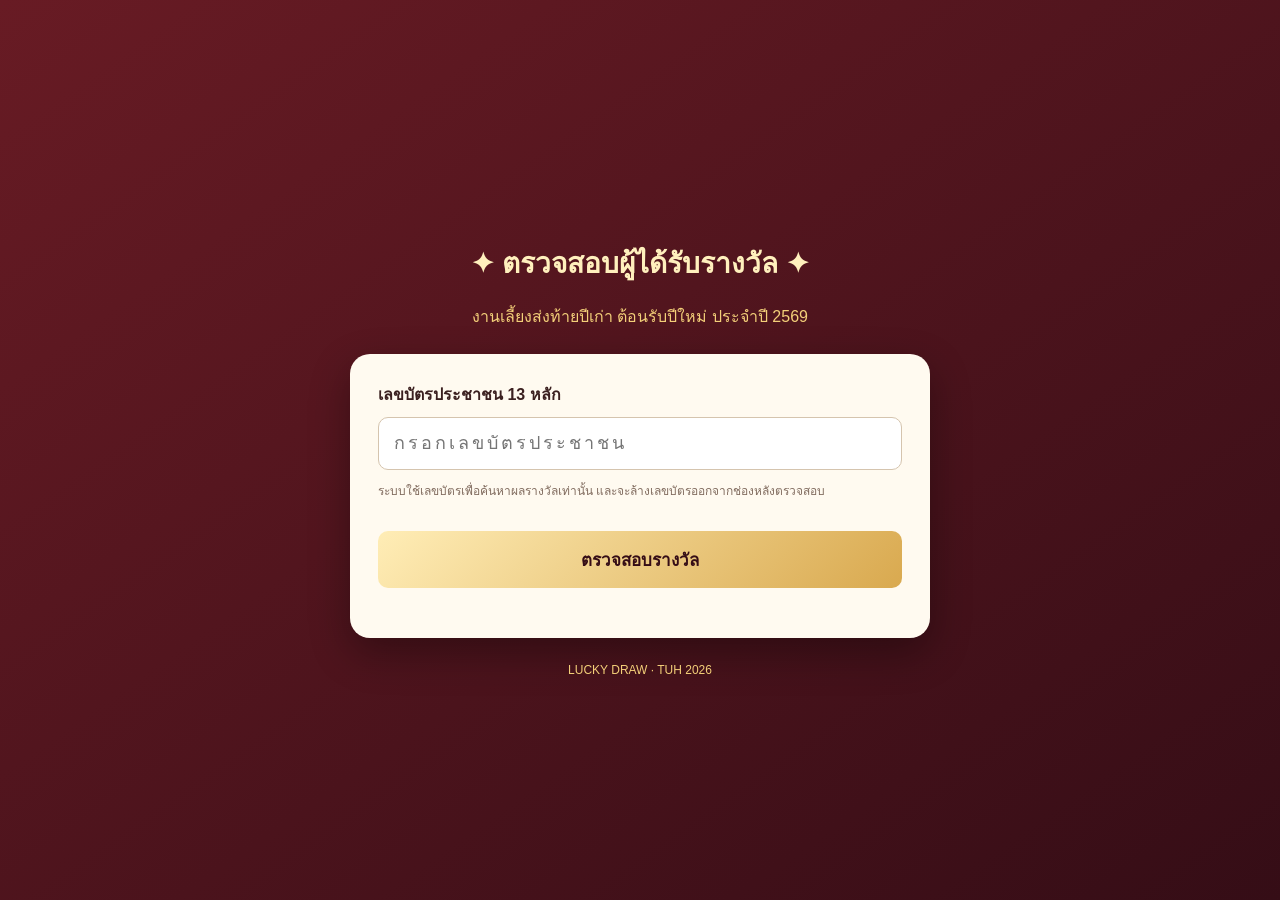
==== check.html @ 94aea6ee "Add files via upload" ====
<!DOCTYPE html>
<html lang="th">

<head>
    <meta charset="UTF-8">
    <meta name="viewport" content="width=device-width, initial-scale=1">
    <title>ตรวจสอบรางวัล TUH 2026</title>

    <style>
        * {
            box-sizing: border-box;
        }

        body {
            margin: 0;
            min-height: 100vh;
            padding: 25px 15px;
            display: grid;
            place-items: center;
            font-family: Tahoma, sans-serif;
            background: linear-gradient(145deg, #681b24, #350d16);
            color: #fffaf0;
        }

        .container {
            width: 100%;
            max-width: 580px;
        }

        header {
            text-align: center;
            margin-bottom: 25px;
        }

        header h1 {
            color: #fff0bd;
            font-size: 28px;
        }

        header p {
            color: #f3cf79;
        }

        .panel {
            background: #fffaf0;
            color: #3b2020;
            padding: 28px;
            border-radius: 20px;
            box-shadow: 0 15px 40px #0005;
        }

        label {
            display: block;
            font-weight: bold;
            margin-bottom: 10px;
        }

        input {
            width: 100%;
            padding: 15px;
            border: 1px solid #d5c4ae;
            border-radius: 10px;
            font-size: 18px;
            letter-spacing: 3px;
        }

        button {
            width: 100%;
            padding: 15px;
            margin-top: 18px;
            border: 0;
            border-radius: 10px;
            background: linear-gradient(135deg, #ffedb6, #d9a94f);
            color: #350d16;
            font-size: 17px;
            font-weight: bold;
            cursor: pointer;
        }

        button:disabled {
            opacity: .5;
            cursor: not-allowed;
        }

        .hint {
            font-size: 12px;
            color: #806b5e;
            line-height: 1.6;
        }

        #result {
            margin-top: 22px;
        }

        .winner {
            padding: 22px;
            border: 1px solid #d9b65e;
            border-radius: 15px;
            background: #fff3d6;
            color: #3b2020;
        }

        .winner h2 {
            text-align: center;
            color: #80521e;
        }

        .name {
            text-align: center;
            font-size: 25px;
            font-weight: bold;
            color: #681b24;
            margin: 15px 0;
        }

        .detail {
            display: flex;
            justify-content: space-between;
            gap: 12px;
            padding: 12px 0;
            border-bottom: 1px solid #e4d7c0;
        }

        .detail span {
            color: #806b5e;
        }

        .detail strong {
            text-align: right;
        }

        .prize {
            margin-top: 20px;
            padding: 18px;
            border-radius: 12px;
            background: #286644;
            color: white;
            text-align: center;
            font-size: 22px;
            font-weight: bold;
        }

        .message {
            text-align: center;
            padding: 20px;
            border-radius: 12px;
            background: #f3e9dc;
            color: #6b3e22;
            line-height: 1.7;
        }

        footer {
            text-align: center;
            margin-top: 25px;
            font-size: 12px;
            color: #f3cf79;
        }

        @media(max-width:450px) {
            .detail {
                display: block;
            }

            .detail strong {
                display: block;
                text-align: left;
                margin-top: 5px;
            }
        }
    </style>
</head>

<body>
    <div class="container">

        <header>
            <h1>✦ ตรวจสอบผู้ได้รับรางวัล ✦</h1>
            <p>งานเลี้ยงส่งท้ายปีเก่า ต้อนรับปีใหม่ ประจำปี 2569</p>
        </header>

        <section class="panel">

            <form id="lookupForm">
                <label for="citizenId">
                    เลขบัตรประชาชน 13 หลัก
                </label>

                <input type="password" id="citizenId" maxlength="13" inputmode="numeric" autocomplete="off"
                    placeholder="กรอกเลขบัตรประชาชน" required>

                <p class="hint">
                    ระบบใช้เลขบัตรเพื่อค้นหาผลรางวัลเท่านั้น
                    และจะล้างเลขบัตรออกจากช่องหลังตรวจสอบ
                </p>

                <button type="submit" id="searchBtn">
                    ตรวจสอบรางวัล
                </button>
            </form>

            <div id="result" aria-live="polite"></div>

        </section>

        <footer>
            LUCKY DRAW · TUH 2026
        </footer>

    </div>

    <script>
        const API_URL = "https://script.google.com/macros/s/AKfycbzkLQCwNen5OquQnzndp86WZNTf7thvO6w8EDaoayxa8dsnLl9QmeSqrLNdvEgdgzPITQ/exec";

        const form = document.getElementById("lookupForm");
        const input = document.getElementById("citizenId");
        const button = document.getElementById("searchBtn");
        const result = document.getElementById("result");

        input.addEventListener("input", () => {
            input.value = input.value.replace(/\D/g, "").slice(0, 13);
        });

        function showMessage(message) {
            result.innerHTML = "";
            const box = document.createElement("div");
            box.className = "message";
            box.textContent = message;
            result.appendChild(box);
        }

        function showWinner(data) {
            result.innerHTML = "";

            if (!data.found) {
                showMessage("ไม่พบข้อมูลในระบบ กรุณาตรวจสอบเลขบัตรอีกครั้ง");
                return;
            }

            if (!data.hasPrize) {
                showMessage(
                    "สวัสดีคุณ " +
                    [data.firstName, data.lastName].filter(Boolean).join(" ") +
                    "\nขณะนี้ยังไม่มีประวัติการได้รับรางวัล ขอให้โชคดีครับ"
                );
                return;
            }

            const card = document.createElement("div");
            card.className = "winner";

            const heading = document.createElement("h2");
            heading.textContent = "🎉 ยินดีด้วย คุณได้รับรางวัล";

            const name = document.createElement("div");
            name.className = "name";
            name.textContent = data.firstName + " " + data.lastName;

            card.append(heading, name);

            const fields = [
                ["ตำแหน่ง", data.position],
                ["หน่วยงาน", data.department],
                ["สังกัด", data.division]
            ];

            fields.forEach(([label, value]) => {
                if (!value) return;

                const row = document.createElement("div");
                row.className = "detail";

                const left = document.createElement("span");
                left.textContent = label;

                const right = document.createElement("strong");
                right.textContent = value;

                row.append(left, right);
                card.appendChild(row);
            });

            const prize = document.createElement("div");
            prize.className = "prize";

            const amount = Number(data.prizeValue);
            prize.textContent =
                "🎁 มูลค่ารางวัล " +
                (Number.isFinite(amount)
                    ? amount.toLocaleString("th-TH") + " บาท"
                    : data.prizeValue + " บาท");

            card.appendChild(prize);
            result.appendChild(card);
        }

        form.addEventListener("submit", async event => {
            event.preventDefault();

            const citizenId = input.value.trim();

            if (!/^\d{13}$/.test(citizenId)) {
                showMessage("กรุณากรอกเลขบัตรประชาชนให้ครบ 13 หลัก");
                return;
            }

            button.disabled = true;
            button.textContent = "กำลังตรวจสอบ...";
            showMessage("กำลังค้นหาข้อมูล กรุณารอสักครู่");

            try {
                const response = await fetch(API_URL, {
                    method: "POST",
                    headers: {
                        "Content-Type": "text/plain;charset=utf-8"
                    },
                    body: JSON.stringify({
                        action: "lookup",
                        citizenId: citizenId
                    })
                });

                const payload = await response.json();

                if (!payload.success) {
                    throw new Error(payload.message);
                }

                showWinner(payload.data);

            } catch (error) {
                showMessage(error.message || "ไม่สามารถเชื่อมต่อระบบได้");
            } finally {
                input.value = "";
                button.disabled = false;
                button.textContent = "ตรวจสอบรางวัล";
            }
        });
    </script>
</body>

</html>
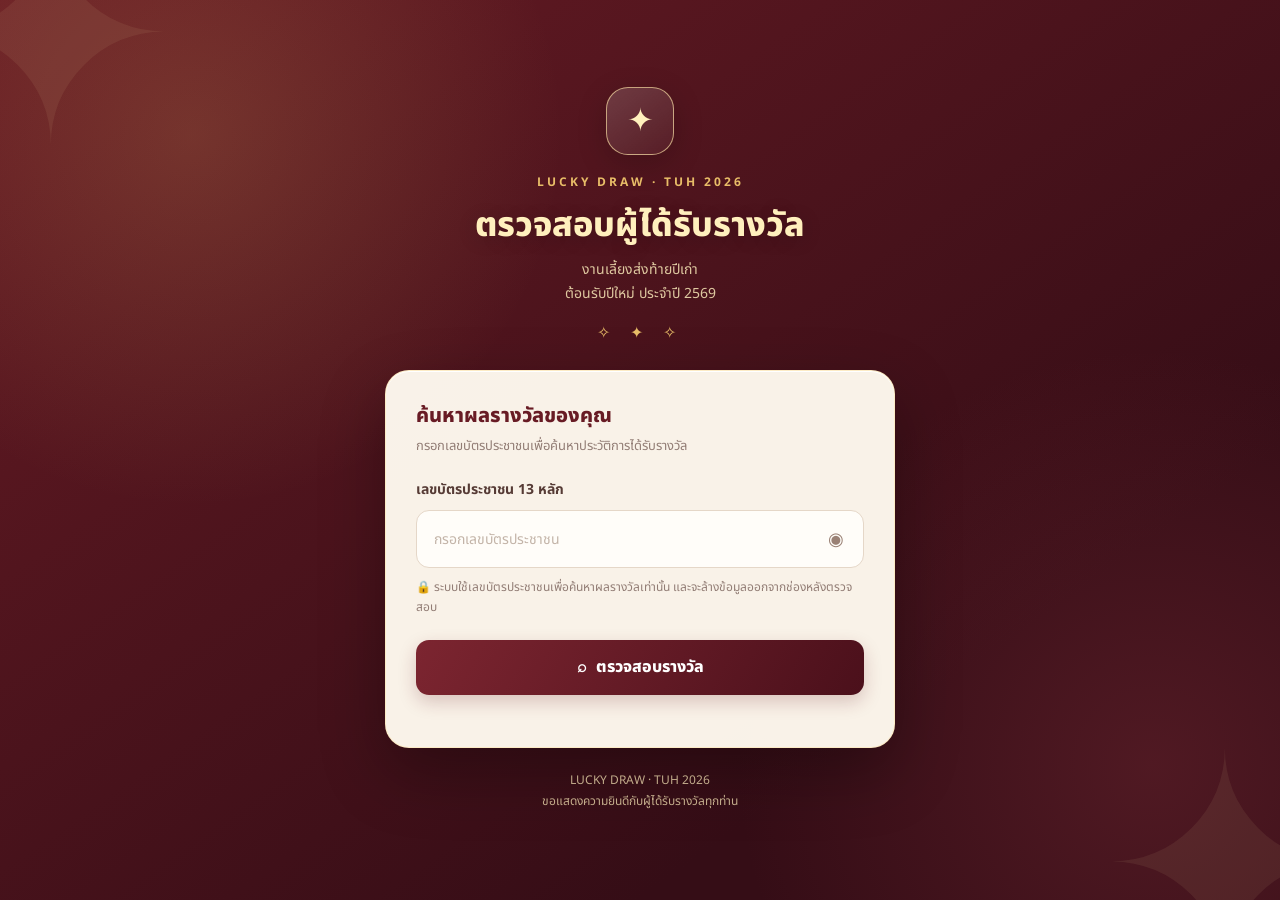
==== commit 5c291356: "Revamp check.html layout and styles Updated the layout and styles for the lucky draw page, including" ====
--- a/check.html
+++ b/check.html
@@ -1,12 +1,30 @@
+
 <!DOCTYPE html>
 <html lang="th">
 
 <head>
     <meta charset="UTF-8">
-    <meta name="viewport" content="width=device-width, initial-scale=1">
-    <title>ตรวจสอบรางวัล TUH 2026</title>
+    <meta name="viewport" content="width=device-width, initial-scale=1.0">
+    <meta name="theme-color" content="#4b101b">
+    <title>ตรวจสอบรางวัล | TUH 2026</title>
+
+    <link rel="preconnect" href="https://fonts.googleapis.com">
+    <link rel="preconnect" href="https://fonts.gstatic.com" crossorigin>
+    <link href="https://fonts.googleapis.com/css2?family=Noto+Sans+Thai:wght@300;400;500;600;700;800&display=swap"
+        rel="stylesheet">
 
     <style>
+        :root {
+            --wine: #681b24;
+            --wine-dark: #350d16;
+            --wine-light: #8e3540;
+            --gold: #e8bd68;
+            --gold-light: #fff0bd;
+            --cream: #fffaf0;
+            --ink: #3b2020;
+            --muted: #927d75;
+        }
+
         * {
             box-sizing: border-box;
         }
@@ -14,17 +32,59 @@
         body {
             margin: 0;
             min-height: 100vh;
-            padding: 25px 15px;
-            display: grid;
-            place-items: center;
-            font-family: Tahoma, sans-serif;
-            background: linear-gradient(145deg, #681b24, #350d16);
-            color: #fffaf0;
+            padding: 35px 16px;
+            display: flex;
+            align-items: center;
+            justify-content: center;
+            font-family: "Noto Sans Thai", Tahoma, sans-serif;
+            color: var(--cream);
+            background:
+                radial-gradient(circle at 15% 15%, rgba(232, 189, 104, .17), transparent 28%),
+                radial-gradient(circle at 90% 85%, rgba(142, 53, 64, .3), transparent 30%),
+                linear-gradient(145deg, #681b24, #350d16 75%);
+            overflow-x: hidden;
+            position: relative;
+        }
+
+        body::before,
+        body::after {
+            content: "✦";
+            position: fixed;
+            color: rgba(255, 230, 170, .07);
+            font-size: 300px;
+            line-height: 1;
+            pointer-events: none;
+            z-index: 0;
+        }
+
+        body::before {
+            top: -100px;
+            left: -75px;
+        }
+
+        body::after {
+            right: -70px;
+            bottom: -130px;
         }
 
         .container {
             width: 100%;
-            max-width: 580px;
+            max-width: 510px;
+            position: relative;
+            z-index: 1;
+            animation: appear .7s ease both;
+        }
+
+        @keyframes appear {
+            from {
+                opacity: 0;
+                transform: translateY(22px);
+            }
+
+            to {
+                opacity: 1;
+                transform: translateY(0);
+            }
         }
 
         header {
@@ -32,131 +92,358 @@
             margin-bottom: 25px;
         }
 
-        header h1 {
-            color: #fff0bd;
-            font-size: 28px;
+        .logo {
+            width: 68px;
+            height: 68px;
+            display: grid;
+            place-items: center;
+            margin: 0 auto 17px;
+            border: 1px solid rgba(255, 230, 170, .65);
+            border-radius: 22px;
+            background: linear-gradient(145deg, rgba(255, 255, 255, .16), rgba(255, 255, 255, .04));
+            box-shadow: 0 8px 30px rgba(0, 0, 0, .18);
+            color: var(--gold-light);
+            font-size: 32px;
+        }
+
+        .eyebrow {
+            color: var(--gold);
+            font-size: 12px;
+            font-weight: 700;
+            letter-spacing: 3px;
+            margin: 0 0 9px;
+        }
+
+        h1 {
+            color: var(--gold-light);
+            font-size: clamp(25px, 5vw, 34px);
+            font-weight: 800;
+            margin: 0;
+            line-height: 1.4;
+            text-shadow: 0 3px 20px rgba(0, 0, 0, .2);
         }
 
         header p {
-            color: #f3cf79;
+            color: rgba(255, 240, 189, .82);
+            font-size: 14px;
+            margin: 9px 0 0;
+            line-height: 1.7;
+        }
+
+        .ornament {
+            color: var(--gold);
+            letter-spacing: 8px;
+            margin-top: 15px;
+            font-size: 16px;
         }
 
         .panel {
-            background: #fffaf0;
-            color: #3b2020;
-            padding: 28px;
-            border-radius: 20px;
-            box-shadow: 0 15px 40px #0005;
+            padding: 30px;
+            border: 1px solid rgba(255, 230, 170, .55);
+            border-radius: 24px;
+            color: var(--ink);
+            background: rgba(255, 250, 240, .97);
+            box-shadow:
+                0 25px 65px rgba(0, 0, 0, .3),
+                inset 0 1px 0 white;
+        }
+
+        .panel-heading {
+            margin-bottom: 23px;
+        }
+
+        .panel-heading h2 {
+            font-size: 20px;
+            color: var(--wine);
+            margin: 0 0 5px;
+            font-weight: 800;
+        }
+
+        .panel-heading p {
+            color: var(--muted);
+            font-size: 13px;
+            margin: 0;
         }
 
         label {
             display: block;
-            font-weight: bold;
             margin-bottom: 10px;
+            color: #563b35;
+            font-size: 14px;
+            font-weight: 700;
+        }
+
+        .input-wrap {
+            position: relative;
         }
 
         input {
             width: 100%;
-            padding: 15px;
-            border: 1px solid #d5c4ae;
-            border-radius: 10px;
-            font-size: 18px;
+            height: 58px;
+            padding: 0 54px 0 17px;
+            border: 1.5px solid #e5d7c8;
+            border-radius: 13px;
+            outline: none;
+            background: #fffdf9;
+            color: var(--wine);
+            font-family: inherit;
+            font-size: 19px;
+            font-weight: 700;
             letter-spacing: 3px;
-        }
-
-        button {
-            width: 100%;
-            padding: 15px;
-            margin-top: 18px;
+            transition: .25s;
+        }
+
+        input::placeholder {
+            color: #c3b4a8;
+            font-size: 14px;
+            letter-spacing: 0;
+            font-weight: 400;
+        }
+
+        input:focus {
+            border-color: var(--wine-light);
+            box-shadow: 0 0 0 4px rgba(104, 27, 36, .09);
+            background: white;
+        }
+
+        .toggle-password {
+            position: absolute;
+            right: 8px;
+            top: 50%;
+            transform: translateY(-50%);
+            width: 40px;
+            height: 40px;
             border: 0;
             border-radius: 10px;
-            background: linear-gradient(135deg, #ffedb6, #d9a94f);
-            color: #350d16;
-            font-size: 17px;
-            font-weight: bold;
+            background: transparent;
+            color: #9a8175;
             cursor: pointer;
-        }
-
-        button:disabled {
-            opacity: .5;
-            cursor: not-allowed;
+            font-size: 18px;
+            display: grid;
+            place-items: center;
+        }
+
+        .toggle-password:hover {
+            background: #f4e9dc;
         }
 
         .hint {
+            margin: 9px 0 0;
+            color: #927d75;
             font-size: 12px;
-            color: #806b5e;
-            line-height: 1.6;
+            line-height: 1.7;
+        }
+
+        .search-btn {
+            width: 100%;
+            height: 55px;
+            margin-top: 22px;
+            border: 0;
+            border-radius: 13px;
+            background: linear-gradient(120deg, #7c2530, #4b101b);
+            color: white;
+            font-family: inherit;
+            font-size: 16px;
+            font-weight: 800;
+            cursor: pointer;
+            box-shadow: 0 7px 18px rgba(104, 27, 36, .22);
+            transition: transform .2s, box-shadow .2s, opacity .2s;
+        }
+
+        .search-btn:hover:not(:disabled) {
+            transform: translateY(-2px);
+            box-shadow: 0 11px 25px rgba(104, 27, 36, .3);
+        }
+
+        .search-btn:disabled {
+            opacity: .65;
+            cursor: wait;
+        }
+
+        .btn-content {
+            display: flex;
+            justify-content: center;
+            align-items: center;
+            gap: 9px;
+        }
+
+        .spinner {
+            width: 17px;
+            height: 17px;
+            border: 2px solid rgba(255, 255, 255, .35);
+            border-top-color: white;
+            border-radius: 50%;
+            animation: spin .7s linear infinite;
+        }
+
+        @keyframes spin {
+            to {
+                transform: rotate(360deg);
+            }
         }
 
         #result {
             margin-top: 22px;
         }
 
+        .message {
+            padding: 20px;
+            border-radius: 14px;
+            text-align: center;
+            line-height: 1.8;
+            font-size: 14px;
+            animation: appear .35s ease both;
+        }
+
+        .message.info {
+            color: #70501d;
+            background: #fff4d9;
+            border: 1px solid #f0d99e;
+        }
+
+        .message.warning {
+            color: #76512a;
+            background: #fff4e7;
+            border: 1px solid #ecd3ae;
+        }
+
+        .message.error {
+            color: #8a2833;
+            background: #fff0f0;
+            border: 1px solid #efcaca;
+        }
+
+        .message.success {
+            color: #286644;
+            background: #edf8f0;
+            border: 1px solid #c4e4ce;
+        }
+
         .winner {
+            overflow: hidden;
+            border: 1px solid #e6c875;
+            border-radius: 17px;
+            background: linear-gradient(145deg, #fffaf0, #fff0cf);
+            animation: appear .45s ease both;
+        }
+
+        .winner-banner {
+            padding: 20px 15px;
+            text-align: center;
+            color: white;
+            background: linear-gradient(120deg, #286644, #174b31);
+        }
+
+        .trophy {
+            font-size: 36px;
+            margin-bottom: 5px;
+        }
+
+        .winner-banner h2 {
+            margin: 0;
+            font-size: 19px;
+            font-weight: 800;
+        }
+
+        .winner-body {
             padding: 22px;
-            border: 1px solid #d9b65e;
-            border-radius: 15px;
-            background: #fff3d6;
-            color: #3b2020;
-        }
-
-        .winner h2 {
+        }
+
+        .winner-name {
             text-align: center;
-            color: #80521e;
-        }
-
-        .name {
+            color: var(--wine);
+            font-size: clamp(21px, 5vw, 27px);
+            font-weight: 800;
+            line-height: 1.5;
+            margin: 0 0 19px;
+            overflow-wrap: anywhere;
+        }
+
+        .winner-label {
             text-align: center;
-            font-size: 25px;
-            font-weight: bold;
-            color: #681b24;
-            margin: 15px 0;
+            color: #9a7952;
+            font-size: 12px;
+            margin-bottom: 5px;
         }
 
         .detail {
             display: flex;
             justify-content: space-between;
+            align-items: flex-start;
             gap: 12px;
-            padding: 12px 0;
-            border-bottom: 1px solid #e4d7c0;
+            padding: 11px 0;
+            border-bottom: 1px solid #eadcc5;
+            font-size: 13px;
         }
 
         .detail span {
-            color: #806b5e;
+            flex-shrink: 0;
+            color: #927d75;
         }
 
         .detail strong {
+            color: #4c302a;
             text-align: right;
+            overflow-wrap: anywhere;
         }
 
         .prize {
             margin-top: 20px;
-            padding: 18px;
-            border-radius: 12px;
-            background: #286644;
-            color: white;
+            padding: 17px;
+            border-radius: 13px;
             text-align: center;
-            font-size: 22px;
-            font-weight: bold;
-        }
-
-        .message {
+            color: #704a17;
+            background: linear-gradient(135deg, #fff0bd, #f0d18a);
+            border: 1px solid #e4c16d;
+        }
+
+        .prize-caption {
+            font-size: 12px;
+            margin-bottom: 5px;
+        }
+
+        .prize-name {
+            font-size: 17px;
+            font-weight: 800;
+            line-height: 1.5;
+        }
+
+        .prize-amount {
+            font-size: 23px;
+            font-weight: 800;
+            margin-top: 4px;
+        }
+
+        .not-winner-icon {
+            font-size: 34px;
+            margin-bottom: 8px;
+        }
+
+        .footer {
             text-align: center;
-            padding: 20px;
-            border-radius: 12px;
-            background: #f3e9dc;
-            color: #6b3e22;
-            line-height: 1.7;
-        }
-
-        footer {
-            text-align: center;
-            margin-top: 25px;
+            margin-top: 22px;
+            color: rgba(255, 240, 189, .7);
             font-size: 12px;
-            color: #f3cf79;
-        }
-
-        @media(max-width:450px) {
+            line-height: 1.8;
+        }
+
+        @media (max-width: 480px) {
+            body {
+                padding: 25px 13px;
+            }
+
+            .panel {
+                padding: 23px 18px;
+                border-radius: 20px;
+            }
+
+            .logo {
+                width: 58px;
+                height: 58px;
+                font-size: 27px;
+                border-radius: 18px;
+            }
+
             .detail {
                 display: block;
             }
@@ -164,37 +451,64 @@
             .detail strong {
                 display: block;
                 text-align: left;
-                margin-top: 5px;
+                margin-top: 4px;
+            }
+        }
+
+        @media (prefers-reduced-motion: reduce) {
+
+            *,
+            *::before,
+            *::after {
+                animation-duration: .01ms !important;
+                transition-duration: .01ms !important;
             }
         }
     </style>
 </head>
 
 <body>
-    <div class="container">
+    <main class="container">
 
         <header>
-            <h1>✦ ตรวจสอบผู้ได้รับรางวัล ✦</h1>
-            <p>งานเลี้ยงส่งท้ายปีเก่า ต้อนรับปีใหม่ ประจำปี 2569</p>
+            <div class="logo">✦</div>
+            <p class="eyebrow">LUCKY DRAW · TUH 2026</p>
+            <h1>ตรวจสอบผู้ได้รับรางวัล</h1>
+            <p>
+                งานเลี้ยงส่งท้ายปีเก่า<br>
+                ต้อนรับปีใหม่ ประจำปี 2569
+            </p>
+            <div class="ornament">✧ ✦ ✧</div>
         </header>
 
         <section class="panel">
 
+            <div class="panel-heading">
+                <h2>ค้นหาผลรางวัลของคุณ</h2>
+                <p>กรอกเลขบัตรประชาชนเพื่อค้นหาประวัติการได้รับรางวัล</p>
+            </div>
+
             <form id="lookupForm">
-                <label for="citizenId">
-                    เลขบัตรประชาชน 13 หลัก
-                </label>
-
-                <input type="password" id="citizenId" maxlength="13" inputmode="numeric" autocomplete="off"
-                    placeholder="กรอกเลขบัตรประชาชน" required>
+                <label for="citizenId">เลขบัตรประชาชน 13 หลัก</label>
+
+                <div class="input-wrap">
+                    <input type="password" id="citizenId" maxlength="13" inputmode="numeric" autocomplete="off"
+                        placeholder="กรอกเลขบัตรประชาชน" required>
+
+                    <button type="button" class="toggle-password" id="togglePassword" aria-label="แสดงหรือซ่อนเลขบัตร"
+                        title="แสดงหรือซ่อนเลขบัตร">◉</button>
+                </div>
 
                 <p class="hint">
-                    ระบบใช้เลขบัตรเพื่อค้นหาผลรางวัลเท่านั้น
-                    และจะล้างเลขบัตรออกจากช่องหลังตรวจสอบ
+                    🔒 ระบบใช้เลขบัตรประชาชนเพื่อค้นหาผลรางวัลเท่านั้น
+                    และจะล้างข้อมูลออกจากช่องหลังตรวจสอบ
                 </p>
 
-                <button type="submit" id="searchBtn">
-                    ตรวจสอบรางวัล
+                <button type="submit" class="search-btn" id="searchBtn">
+                    <span class="btn-content" id="btnContent">
+                        <span>⌕</span>
+                        <span>ตรวจสอบรางวัล</span>
+                    </span>
                 </button>
             </form>
 
@@ -202,11 +516,12 @@
 
         </section>
 
-        <footer>
-            LUCKY DRAW · TUH 2026
+        <footer class="footer">
+            LUCKY DRAW · TUH 2026<br>
+            ขอแสดงความยินดีกับผู้ได้รับรางวัลทุกท่าน
         </footer>
 
-    </div>
+    </main>
 
     <script>
         const API_URL = "https://script.google.com/macros/s/AKfycbzkLQCwNen5OquQnzndp86WZNTf7thvO6w8EDaoayxa8dsnLl9QmeSqrLNdvEgdgzPITQ/exec";
@@ -214,33 +529,81 @@
         const form = document.getElementById("lookupForm");
         const input = document.getElementById("citizenId");
         const button = document.getElementById("searchBtn");
+        const btnContent = document.getElementById("btnContent");
         const result = document.getElementById("result");
-
+        const togglePassword = document.getElementById("togglePassword");
+
+        // รับเฉพาะตัวเลข 13 หลัก
         input.addEventListener("input", () => {
             input.value = input.value.replace(/\D/g, "").slice(0, 13);
         });
 
-        function showMessage(message) {
+        // แสดง/ซ่อนเลขบัตร
+        togglePassword.addEventListener("click", () => {
+            const isHidden = input.type === "password";
+            input.type = isHidden ? "text" : "password";
+            togglePassword.textContent = isHidden ? "◎" : "◉";
+        });
+
+        function showMessage(message, type = "info", icon = "") {
             result.innerHTML = "";
+
             const box = document.createElement("div");
-            box.className = "message";
-            box.textContent = message;
+            box.className = "message " + type;
+
+            if (icon) {
+                const iconElement = document.createElement("div");
+                iconElement.className = "not-winner-icon";
+                iconElement.textContent = icon;
+                box.appendChild(iconElement);
+            }
+
+            const text = document.createElement("div");
+            text.textContent = message;
+            box.appendChild(text);
+
             result.appendChild(box);
+        }
+
+        function addDetail(card, label, value) {
+            if (value === undefined || value === null || value === "") return;
+
+            const row = document.createElement("div");
+            row.className = "detail";
+
+            const left = document.createElement("span");
+            left.textContent = label;
+
+            const right = document.createElement("strong");
+            right.textContent = value;
+
+            row.append(left, right);
+            card.appendChild(row);
         }
 
         function showWinner(data) {
             result.innerHTML = "";
 
-            if (!data.found) {
-                showMessage("ไม่พบข้อมูลในระบบ กรุณาตรวจสอบเลขบัตรอีกครั้ง");
+            if (!data || !data.found) {
+                showMessage(
+                    "ไม่พบข้อมูลในระบบ กรุณาตรวจสอบเลขบัตรประชาชนอีกครั้ง",
+                    "warning",
+                    "🔎"
+                );
                 return;
             }
+
+            const fullName = [
+                data.firstName,
+                data.lastName
+            ].filter(Boolean).join(" ");
 
             if (!data.hasPrize) {
                 showMessage(
-                    "สวัสดีคุณ " +
-                    [data.firstName, data.lastName].filter(Boolean).join(" ") +
-                    "\nขณะนี้ยังไม่มีประวัติการได้รับรางวัล ขอให้โชคดีครับ"
+                    "สวัสดีคุณ " + (fullName || "ผู้ร่วมกิจกรรม") +
+                    "\nขณะนี้ยังไม่มีประวัติการได้รับรางวัล ขอให้โชคดีครับ",
+                    "info",
+                    "🍀"
                 );
                 return;
             }
@@ -248,48 +611,68 @@
             const card = document.createElement("div");
             card.className = "winner";
 
+            const banner = document.createElement("div");
+            banner.className = "winner-banner";
+
+            const trophy = document.createElement("div");
+            trophy.className = "trophy";
+            trophy.textContent = "🏆";
+
             const heading = document.createElement("h2");
-            heading.textContent = "🎉 ยินดีด้วย คุณได้รับรางวัล";
+            heading.textContent = "ยินดีด้วย! คุณได้รับรางวัล";
+
+            banner.append(trophy, heading);
+
+            const body = document.createElement("div");
+            body.className = "winner-body";
+
+            const label = document.createElement("div");
+            label.className = "winner-label";
+            label.textContent = "ขอแสดงความยินดีกับ";
 
             const name = document.createElement("div");
-            name.className = "name";
-            name.textContent = data.firstName + " " + data.lastName;
-
-            card.append(heading, name);
-
-            const fields = [
-                ["ตำแหน่ง", data.position],
-                ["หน่วยงาน", data.department],
-                ["สังกัด", data.division]
-            ];
-
-            fields.forEach(([label, value]) => {
-                if (!value) return;
-
-                const row = document.createElement("div");
-                row.className = "detail";
-
-                const left = document.createElement("span");
-                left.textContent = label;
-
-                const right = document.createElement("strong");
-                right.textContent = value;
-
-                row.append(left, right);
-                card.appendChild(row);
-            });
+            name.className = "winner-name";
+            name.textContent = fullName || "ไม่พบชื่อ";
+
+            body.append(label, name);
+
+            addDetail(body, "ตำแหน่ง", data.position);
+            addDetail(body, "หน่วยงาน", data.department);
+            addDetail(body, "สังกัด", data.division);
 
             const prize = document.createElement("div");
             prize.className = "prize";
 
-            const amount = Number(data.prizeValue);
-            prize.textContent =
-                "🎁 มูลค่ารางวัล " +
-                (Number.isFinite(amount)
-                    ? amount.toLocaleString("th-TH") + " บาท"
-                    : data.prizeValue + " บาท");
-
-            card.appendChild(prize);
+            const prizeCaption = document.createElement("div");
+            prizeCaption.className = "prize-caption";
+            prizeCaption.textContent = "🎁 รางวัลที่ได้รับ";
+
+            const prizeName = document.createElement("div");
+            prizeName.className = "prize-name";
+            prizeName.textContent = data.prize || "รางวัล Lucky Draw";
+
+            const prizeAmount = document.createElement("div");
+            prizeAmount.className = "prize-amount";
+
+            const amount = Number(
+                String(data.prizeValue ?? "").replace(/,/g, "")
+            );
+
+            prizeAmount.textContent =
+                data.prizeValue !== undefined &&
+                    data.prizeValue !== null &&
+                    data.prizeValue !== ""
+                    ? (
+                        Number.isFinite(amount)
+                            ? amount.toLocaleString("th-TH") + " บาท"
+                            : data.prizeValue + " บาท"
+                    )
+                    : "";
+
+            prize.append(prizeCaption, prizeName, prizeAmount);
+            body.appendChild(prize);
+
+            card.append(banner, body);
             result.appendChild(card);
         }
 
@@ -299,13 +682,20 @@
             const citizenId = input.value.trim();
 
             if (!/^\d{13}$/.test(citizenId)) {
-                showMessage("กรุณากรอกเลขบัตรประชาชนให้ครบ 13 หลัก");
+                showMessage(
+                    "กรุณากรอกเลขบัตรประชาชนให้ครบ 13 หลัก",
+                    "error",
+                    "⚠️"
+                );
+                input.focus();
                 return;
             }
 
             button.disabled = true;
-            button.textContent = "กำลังตรวจสอบ...";
-            showMessage("กำลังค้นหาข้อมูล กรุณารอสักครู่");
+            btnContent.innerHTML =
+                '<span class="spinner"></span><span>กำลังตรวจสอบข้อมูล...</span>';
+
+            showMessage("กำลังค้นหาข้อมูล กรุณารอสักครู่", "info", "⌕");
 
             try {
                 const response = await fetch(API_URL, {
@@ -319,23 +709,34 @@
                     })
                 });
 
+                if (!response.ok) {
+                    throw new Error("ไม่สามารถเชื่อมต่อระบบได้ กรุณาลองใหม่");
+                }
+
                 const payload = await response.json();
 
                 if (!payload.success) {
-                    throw new Error(payload.message);
+                    throw new Error(
+                        payload.message || "เกิดข้อผิดพลาดในการตรวจสอบข้อมูล"
+                    );
                 }
 
                 showWinner(payload.data);
 
             } catch (error) {
-                showMessage(error.message || "ไม่สามารถเชื่อมต่อระบบได้");
+                showMessage(
+                    error.message || "ไม่สามารถเชื่อมต่อระบบได้ กรุณาลองใหม่",
+                    "error",
+                    "⚠️"
+                );
             } finally {
                 input.value = "";
                 button.disabled = false;
-                button.textContent = "ตรวจสอบรางวัล";
+                btnContent.innerHTML =
+                    '<span>⌕</span><span>ตรวจสอบรางวัล</span>';
             }
         });
     </script>
 </body>
 
-</html>+</html>
